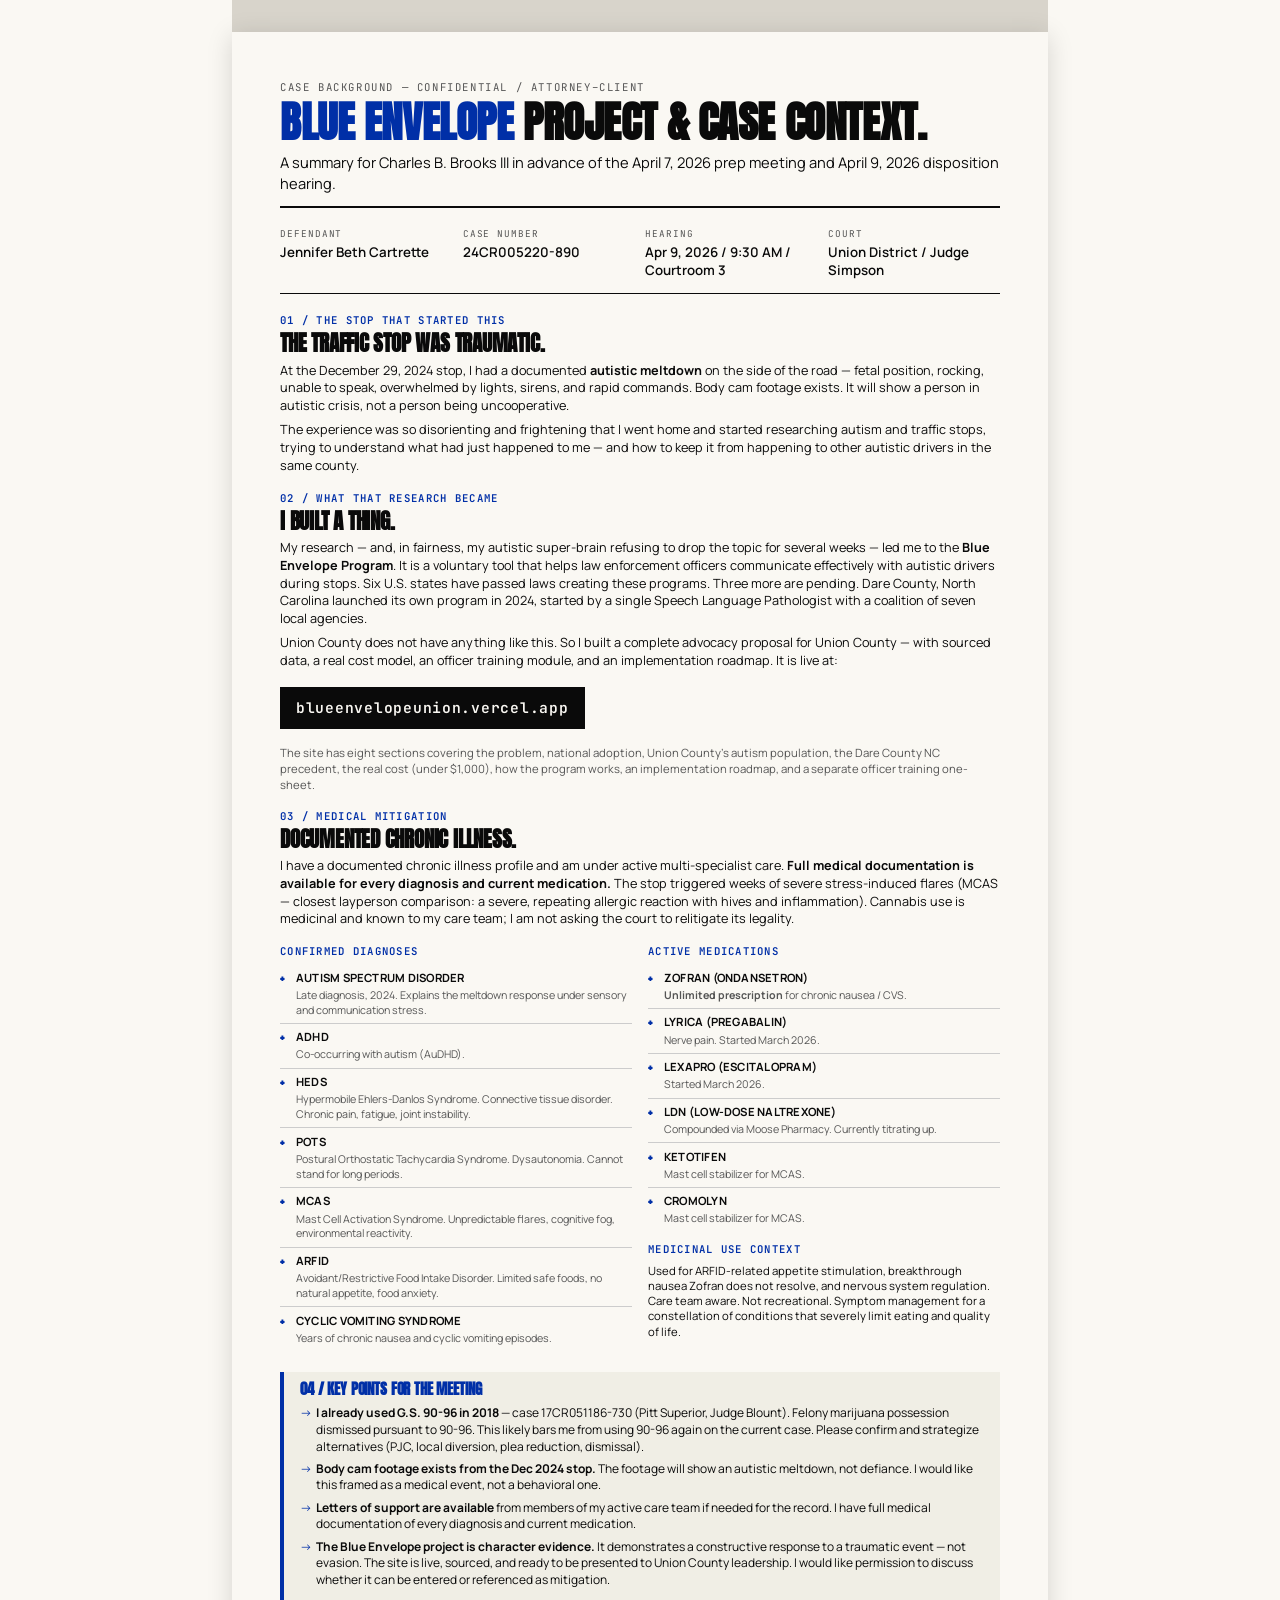
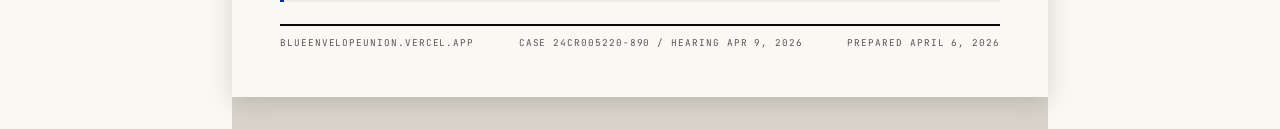
==== website/lawyer.html @ 4c5ac89e "Update static site: training page, lawyer page, assets, and icons - Refresh index, script, styles, a" ====
<!DOCTYPE html>
<html lang="en">
<head>
  <meta charset="UTF-8">
  <meta name="viewport" content="width=device-width, initial-scale=1.0">
  <meta name="robots" content="noindex,nofollow">
  <title>Case Background — Cartrette / 24CR005220-890</title>

  <link rel="icon" type="image/svg+xml" href="/favicon.svg">
  <link rel="apple-touch-icon" href="/apple-touch-icon.svg">

  <link rel="preconnect" href="https://fonts.googleapis.com">
  <link rel="preconnect" href="https://fonts.gstatic.com" crossorigin>
  <link href="https://fonts.googleapis.com/css2?family=Anton&family=Manrope:wght@400;500;600;700;800&family=JetBrains+Mono:wght@400;500;600&display=swap" rel="stylesheet">

  <style>
    /* ============================================
       LAWYER ONE-SHEET
       Print-first single-page brief
       ============================================ */
    *, *::before, *::after { box-sizing: border-box; margin: 0; padding: 0; }

    :root {
      --ink: #0a0a0a;
      --gray: #555;
      --gray-light: #ccc;
      --blue: #002fa7;
      --cream: #faf8f3;
      --display: 'Anton', 'Arial Black', sans-serif;
      --body: 'Manrope', system-ui, sans-serif;
      --mono: 'JetBrains Mono', monospace;
    }

    @page { size: letter; margin: 0.5in; }

    html, body {
      font-family: var(--body);
      color: var(--ink);
      background: var(--cream);
      font-size: 10pt;
      line-height: 1.4;
    }

    body { padding: 0.5in; max-width: 8.5in; margin: 0 auto; }

    h1, h2, h3 {
      font-family: var(--display);
      text-transform: uppercase;
      letter-spacing: -0.01em;
      line-height: 0.95;
      color: var(--ink);
    }

    .doc-tag {
      font-family: var(--mono);
      font-size: 8pt;
      text-transform: uppercase;
      letter-spacing: 0.15em;
      color: var(--gray);
      margin-bottom: 6pt;
    }

    .doc-title {
      font-size: 32pt;
      line-height: 0.9;
      margin-bottom: 8pt;
      color: var(--ink);
    }
    .doc-title .blue { color: var(--blue); }

    .doc-subtitle {
      font-size: 11pt;
      color: var(--ink);
      margin-bottom: 14pt;
      padding-bottom: 10pt;
      border-bottom: 2pt solid var(--ink);
    }

    .doc-meta {
      display: grid;
      grid-template-columns: repeat(4, 1fr);
      gap: 8pt;
      margin-bottom: 14pt;
      padding-bottom: 10pt;
      border-bottom: 1pt solid var(--ink);
    }

    .doc-meta-cell { display: flex; flex-direction: column; gap: 2pt; }
    .doc-meta-label {
      font-family: var(--mono);
      font-size: 7pt;
      text-transform: uppercase;
      letter-spacing: 0.1em;
      color: var(--gray);
    }
    .doc-meta-value {
      font-size: 10pt;
      font-weight: 600;
      color: var(--ink);
    }

    .section {
      margin-bottom: 12pt;
      page-break-inside: avoid;
    }

    .section-eyebrow {
      font-family: var(--mono);
      font-size: 8pt;
      text-transform: uppercase;
      letter-spacing: 0.12em;
      color: var(--blue);
      margin-bottom: 4pt;
      font-weight: 600;
    }

    h2 {
      font-size: 16pt;
      margin-bottom: 6pt;
    }

    p {
      font-size: 9.5pt;
      line-height: 1.4;
      margin-bottom: 5pt;
      max-width: 100%;
    }

    .url-callout {
      background: var(--ink);
      color: var(--cream);
      padding: 8pt 12pt;
      margin: 8pt 0;
      font-family: var(--mono);
      font-size: 11pt;
      font-weight: 600;
      letter-spacing: 0.05em;
      display: inline-block;
    }

    .grid-2 {
      display: grid;
      grid-template-columns: 1fr 1fr;
      gap: 12pt;
      margin-top: 6pt;
    }

    .grid-3 {
      display: grid;
      grid-template-columns: 1fr 1fr 1fr;
      gap: 8pt;
      margin-top: 6pt;
    }

    .dx-list {
      list-style: none;
      padding: 0;
      margin: 4pt 0;
    }

    .dx-list li {
      padding: 4pt 0 4pt 12pt;
      border-bottom: 1pt solid var(--gray-light);
      font-size: 9pt;
      position: relative;
    }
    .dx-list li::before {
      content: '+';
      position: absolute;
      left: 0;
      color: var(--blue);
      font-weight: 700;
      font-family: var(--display);
    }
    .dx-list li:last-child { border-bottom: none; }

    .dx-name {
      font-weight: 700;
      color: var(--ink);
      text-transform: uppercase;
      font-size: 8.5pt;
      letter-spacing: 0.02em;
    }

    .dx-desc {
      display: block;
      font-weight: 400;
      color: var(--gray);
      font-size: 8pt;
      margin-top: 1pt;
    }

    .key-points {
      background: #f0eee5;
      border-left: 3pt solid var(--blue);
      padding: 8pt 12pt;
      margin: 8pt 0;
    }

    .key-points h3 {
      font-size: 11pt;
      margin-bottom: 4pt;
      color: var(--blue);
    }

    .key-points ul {
      list-style: none;
      margin: 0;
      padding: 0;
    }

    .key-points li {
      font-size: 9pt;
      line-height: 1.4;
      padding: 2pt 0 2pt 12pt;
      position: relative;
    }
    .key-points li::before {
      content: '→';
      position: absolute;
      left: 0;
      color: var(--blue);
    }

    .footer-bar {
      margin-top: 16pt;
      padding-top: 8pt;
      border-top: 2pt solid var(--ink);
      display: flex;
      justify-content: space-between;
      font-family: var(--mono);
      font-size: 7pt;
      text-transform: uppercase;
      letter-spacing: 0.1em;
      color: var(--gray);
    }

    @media screen {
      body { background: #d8d4cb; padding: 32px 0; }
      body > .doc {
        background: var(--cream);
        max-width: 8.5in;
        margin: 0 auto;
        padding: 0.5in;
        box-shadow: 0 4px 24px rgba(0,0,0,0.15);
        min-height: 11in;
      }
    }

    @media print {
      body { background: white; padding: 0; }
      body > .doc { box-shadow: none; padding: 0; }
      .url-callout { background: #f0eee5; color: var(--ink); border: 2pt solid var(--ink); }
      .key-points { background: #f5f5f5; }
    }
  </style>
</head>
<body>
  <div class="doc">

    <div class="doc-tag">Case Background &mdash; Confidential / Attorney&ndash;Client</div>
    <h1 class="doc-title">
      <span class="blue">Blue Envelope</span> Project &amp; Case Context.
    </h1>
    <p class="doc-subtitle">
      A summary for Charles B. Brooks III in advance of the April 7, 2026 prep meeting and April 9, 2026 disposition hearing.
    </p>

    <div class="doc-meta">
      <div class="doc-meta-cell">
        <div class="doc-meta-label">Defendant</div>
        <div class="doc-meta-value">Jennifer Beth Cartrette</div>
      </div>
      <div class="doc-meta-cell">
        <div class="doc-meta-label">Case Number</div>
        <div class="doc-meta-value">24CR005220-890</div>
      </div>
      <div class="doc-meta-cell">
        <div class="doc-meta-label">Hearing</div>
        <div class="doc-meta-value">Apr 9, 2026 / 9:30 AM / Courtroom 3</div>
      </div>
      <div class="doc-meta-cell">
        <div class="doc-meta-label">Court</div>
        <div class="doc-meta-value">Union District / Judge Simpson</div>
      </div>
    </div>

    <!-- THE STOP -->
    <div class="section">
      <div class="section-eyebrow">01 / The Stop That Started This</div>
      <h2>The traffic stop was traumatic.</h2>
      <p>
        At the December 29, 2024 stop, I had a documented <strong>autistic meltdown</strong> on the side of the road &mdash; fetal position, rocking, unable to speak, overwhelmed by lights, sirens, and rapid commands. Body cam footage exists. It will show a person in autistic crisis, not a person being uncooperative.
      </p>
      <p>
        The experience was so disorienting and frightening that I went home and started researching autism and traffic stops, trying to understand what had just happened to me &mdash; and how to keep it from happening to other autistic drivers in the same county.
      </p>
    </div>

    <!-- WHAT I BUILT -->
    <div class="section">
      <div class="section-eyebrow">02 / What That Research Became</div>
      <h2>I built a thing.</h2>
      <p>
        My research &mdash; and, in fairness, my autistic super-brain refusing to drop the topic for several weeks &mdash; led me to the <strong>Blue Envelope Program</strong>. It is a voluntary tool that helps law enforcement officers communicate effectively with autistic drivers during stops. Six U.S. states have passed laws creating these programs. Three more are pending. Dare County, North Carolina launched its own program in 2024, started by a single Speech Language Pathologist with a coalition of seven local agencies.
      </p>
      <p>
        Union County does not have anything like this. So I built a complete advocacy proposal for Union County &mdash; with sourced data, a real cost model, an officer training module, and an implementation roadmap. It is live at:
      </p>
      <div class="url-callout">blueenvelopeunion.vercel.app</div>
      <p style="font-size: 8.5pt; color: var(--gray); margin-top: 4pt;">
        The site has eight sections covering the problem, national adoption, Union County&rsquo;s autism population, the Dare County NC precedent, the real cost (under $1,000), how the program works, an implementation roadmap, and a separate officer training one-sheet.
      </p>
    </div>

    <!-- MEDICAL -->
    <div class="section">
      <div class="section-eyebrow">03 / Medical Mitigation</div>
      <h2>Documented chronic illness.</h2>
      <p>
        I have a documented chronic illness profile and am under active multi-specialist care. <strong>Full medical documentation is available for every diagnosis and current medication.</strong> The stop triggered weeks of severe stress-induced flares (MCAS &mdash; closest layperson comparison: a severe, repeating allergic reaction with hives and inflammation). Cannabis use is medicinal and known to my care team; I am not asking the court to relitigate its legality.
      </p>

      <div class="grid-2">
        <div>
          <div class="section-eyebrow" style="margin-top: 6pt;">Confirmed Diagnoses</div>
          <ul class="dx-list">
            <li>
              <span class="dx-name">Autism Spectrum Disorder</span>
              <span class="dx-desc">Late diagnosis, 2024. Explains the meltdown response under sensory and communication stress.</span>
            </li>
            <li>
              <span class="dx-name">ADHD</span>
              <span class="dx-desc">Co-occurring with autism (AuDHD).</span>
            </li>
            <li>
              <span class="dx-name">hEDS</span>
              <span class="dx-desc">Hypermobile Ehlers-Danlos Syndrome. Connective tissue disorder. Chronic pain, fatigue, joint instability.</span>
            </li>
            <li>
              <span class="dx-name">POTS</span>
              <span class="dx-desc">Postural Orthostatic Tachycardia Syndrome. Dysautonomia. Cannot stand for long periods.</span>
            </li>
            <li>
              <span class="dx-name">MCAS</span>
              <span class="dx-desc">Mast Cell Activation Syndrome. Unpredictable flares, cognitive fog, environmental reactivity.</span>
            </li>
            <li>
              <span class="dx-name">ARFID</span>
              <span class="dx-desc">Avoidant/Restrictive Food Intake Disorder. Limited safe foods, no natural appetite, food anxiety.</span>
            </li>
            <li>
              <span class="dx-name">Cyclic Vomiting Syndrome</span>
              <span class="dx-desc">Years of chronic nausea and cyclic vomiting episodes.</span>
            </li>
          </ul>
        </div>
        <div>
          <div class="section-eyebrow" style="margin-top: 6pt;">Active Medications</div>
          <ul class="dx-list">
            <li>
              <span class="dx-name">Zofran (ondansetron)</span>
              <span class="dx-desc"><strong>Unlimited prescription</strong> for chronic nausea / CVS.</span>
            </li>
            <li>
              <span class="dx-name">Lyrica (pregabalin)</span>
              <span class="dx-desc">Nerve pain. Started March 2026.</span>
            </li>
            <li>
              <span class="dx-name">Lexapro (escitalopram)</span>
              <span class="dx-desc">Started March 2026.</span>
            </li>
            <li>
              <span class="dx-name">LDN (Low-Dose Naltrexone)</span>
              <span class="dx-desc">Compounded via Moose Pharmacy. Currently titrating up.</span>
            </li>
            <li>
              <span class="dx-name">Ketotifen</span>
              <span class="dx-desc">Mast cell stabilizer for MCAS.</span>
            </li>
            <li>
              <span class="dx-name">Cromolyn</span>
              <span class="dx-desc">Mast cell stabilizer for MCAS.</span>
            </li>
          </ul>

          <div class="section-eyebrow" style="margin-top: 8pt;">Medicinal Use Context</div>
          <p style="font-size: 8.5pt; line-height: 1.35; margin-bottom: 0;">
            Used for ARFID-related appetite stimulation, breakthrough nausea Zofran does not resolve, and nervous system regulation. Care team aware. Not recreational. Symptom management for a constellation of conditions that severely limit eating and quality of life.
          </p>
        </div>
      </div>
    </div>

    <!-- KEY POINTS FOR BROOKS -->
    <div class="key-points">
      <h3>04 / Key Points for the Meeting</h3>
      <ul>
        <li><strong>I already used G.S. 90-96 in 2018</strong> &mdash; case 17CR051186-730 (Pitt Superior, Judge Blount). Felony marijuana possession dismissed pursuant to 90-96. This likely bars me from using 90-96 again on the current case. Please confirm and strategize alternatives (PJC, local diversion, plea reduction, dismissal).</li>
        <li><strong>Body cam footage exists from the Dec 2024 stop.</strong> The footage will show an autistic meltdown, not defiance. I would like this framed as a medical event, not a behavioral one.</li>
        <li><strong>Letters of support are available</strong> from members of my active care team if needed for the record. I have full medical documentation of every diagnosis and current medication.</li>
        <li><strong>The Blue Envelope project is character evidence.</strong> It demonstrates a constructive response to a traumatic event &mdash; not evasion. The site is live, sourced, and ready to be presented to Union County leadership. I would like permission to discuss whether it can be entered or referenced as mitigation.</li>
      </ul>
    </div>

    <div class="footer-bar">
      <span>blueenvelopeunion.vercel.app</span>
      <span>Case 24CR005220-890 / Hearing Apr 9, 2026</span>
      <span>Prepared April 6, 2026</span>
    </div>

  </div>
</body>
</html>
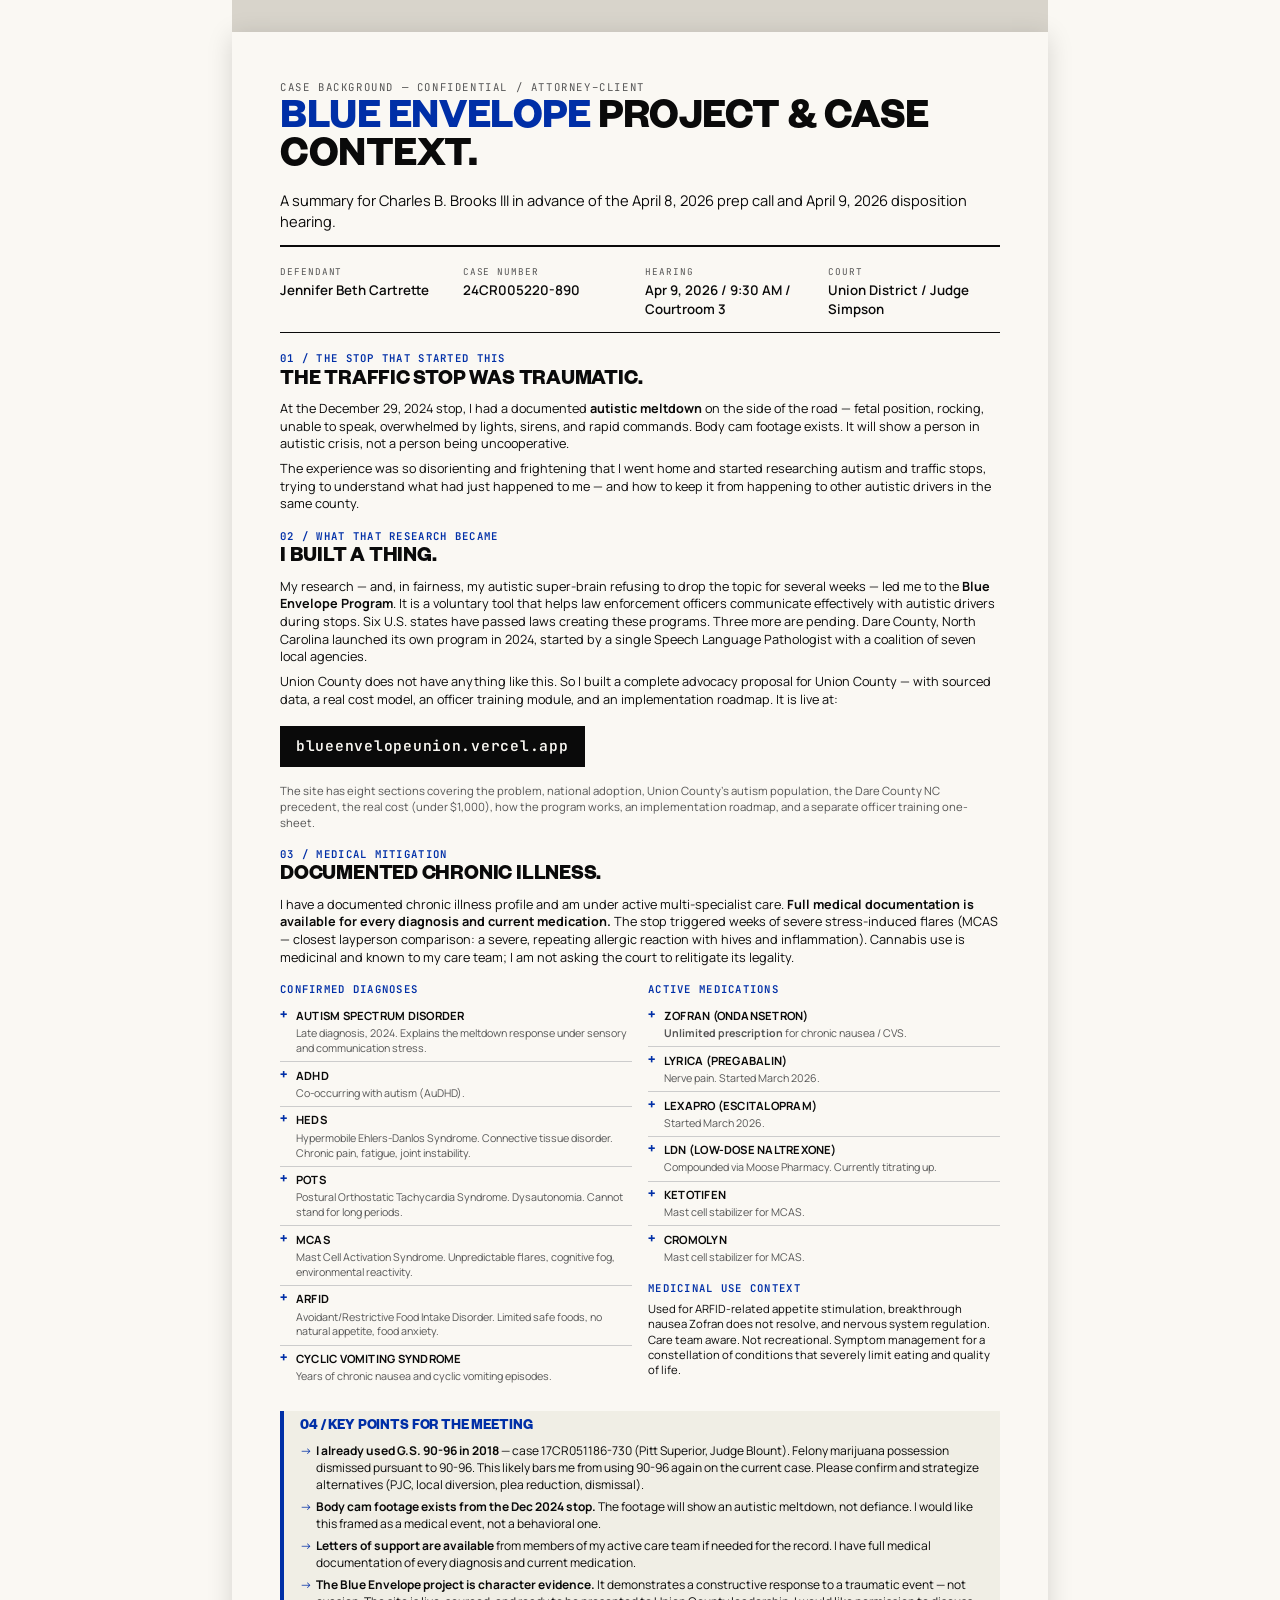
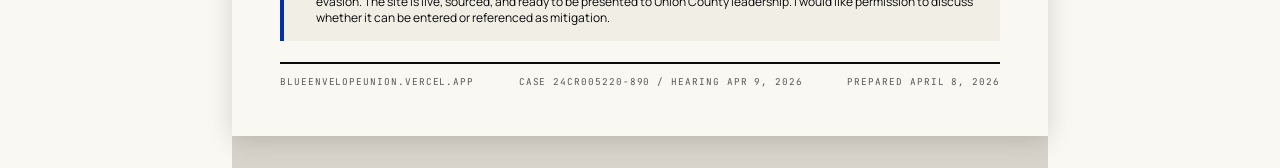
==== commit 4619f1aa: "font(site): swap Anton → Founders Grotesk site-wide Anton was too brutalist and printed poorly on th" ====
--- a/website/lawyer.html
+++ b/website/lawyer.html
@@ -11,13 +11,26 @@
 
   <link rel="preconnect" href="https://fonts.googleapis.com">
   <link rel="preconnect" href="https://fonts.gstatic.com" crossorigin>
-  <link href="https://fonts.googleapis.com/css2?family=Anton&family=Manrope:wght@400;500;600;700;800&family=JetBrains+Mono:wght@400;500;600&display=swap" rel="stylesheet">
+  <link href="https://fonts.googleapis.com/css2?family=Manrope:wght@400;500;600;700;800&family=JetBrains+Mono:wght@400;500;600&display=swap" rel="stylesheet">
 
   <style>
     /* ============================================
        LAWYER ONE-SHEET
        Print-first single-page brief
        ============================================ */
+
+    /* Founders Grotesk — local fonts */
+    @font-face { font-family: 'Founders Grotesk'; src: url('fonts/FoundersGrotesk-Light.otf') format('opentype'); font-weight: 300; font-style: normal; font-display: swap; }
+    @font-face { font-family: 'Founders Grotesk'; src: url('fonts/FoundersGrotesk-LightItalic.otf') format('opentype'); font-weight: 300; font-style: italic; font-display: swap; }
+    @font-face { font-family: 'Founders Grotesk'; src: url('fonts/FoundersGrotesk-Regular.otf') format('opentype'); font-weight: 400; font-style: normal; font-display: swap; }
+    @font-face { font-family: 'Founders Grotesk'; src: url('fonts/FoundersGrotesk-RegularItalic.otf') format('opentype'); font-weight: 400; font-style: italic; font-display: swap; }
+    @font-face { font-family: 'Founders Grotesk'; src: url('fonts/FoundersGrotesk-Medium.otf') format('opentype'); font-weight: 500; font-style: normal; font-display: swap; }
+    @font-face { font-family: 'Founders Grotesk'; src: url('fonts/FoundersGrotesk-MediumItalic.otf') format('opentype'); font-weight: 500; font-style: italic; font-display: swap; }
+    @font-face { font-family: 'Founders Grotesk'; src: url('fonts/FoundersGrotesk-Semibold.otf') format('opentype'); font-weight: 600; font-style: normal; font-display: swap; }
+    @font-face { font-family: 'Founders Grotesk'; src: url('fonts/FoundersGrotesk-SemiboldItalic.otf') format('opentype'); font-weight: 600; font-style: italic; font-display: swap; }
+    @font-face { font-family: 'Founders Grotesk'; src: url('fonts/FoundersGrotesk-Bold.otf') format('opentype'); font-weight: 700; font-style: normal; font-display: swap; }
+    @font-face { font-family: 'Founders Grotesk'; src: url('fonts/FoundersGrotesk-BoldItalic.otf') format('opentype'); font-weight: 700; font-style: italic; font-display: swap; }
+
     *, *::before, *::after { box-sizing: border-box; margin: 0; padding: 0; }
 
     :root {
@@ -26,7 +39,7 @@
       --gray-light: #ccc;
       --blue: #002fa7;
       --cream: #faf8f3;
-      --display: 'Anton', 'Arial Black', sans-serif;
+      --display: 'Founders Grotesk', 'Helvetica Neue', Arial, sans-serif;
       --body: 'Manrope', system-ui, sans-serif;
       --mono: 'JetBrains Mono', monospace;
     }
@@ -263,7 +276,7 @@
       <span class="blue">Blue Envelope</span> Project &amp; Case Context.
     </h1>
     <p class="doc-subtitle">
-      A summary for Charles B. Brooks III in advance of the April 7, 2026 prep meeting and April 9, 2026 disposition hearing.
+      A summary for Charles B. Brooks III in advance of the April 8, 2026 prep call and April 9, 2026 disposition hearing.
     </p>
 
     <div class="doc-meta">
@@ -406,7 +419,7 @@
     <div class="footer-bar">
       <span>blueenvelopeunion.vercel.app</span>
       <span>Case 24CR005220-890 / Hearing Apr 9, 2026</span>
-      <span>Prepared April 6, 2026</span>
+      <span>Prepared April 8, 2026</span>
     </div>
 
   </div>
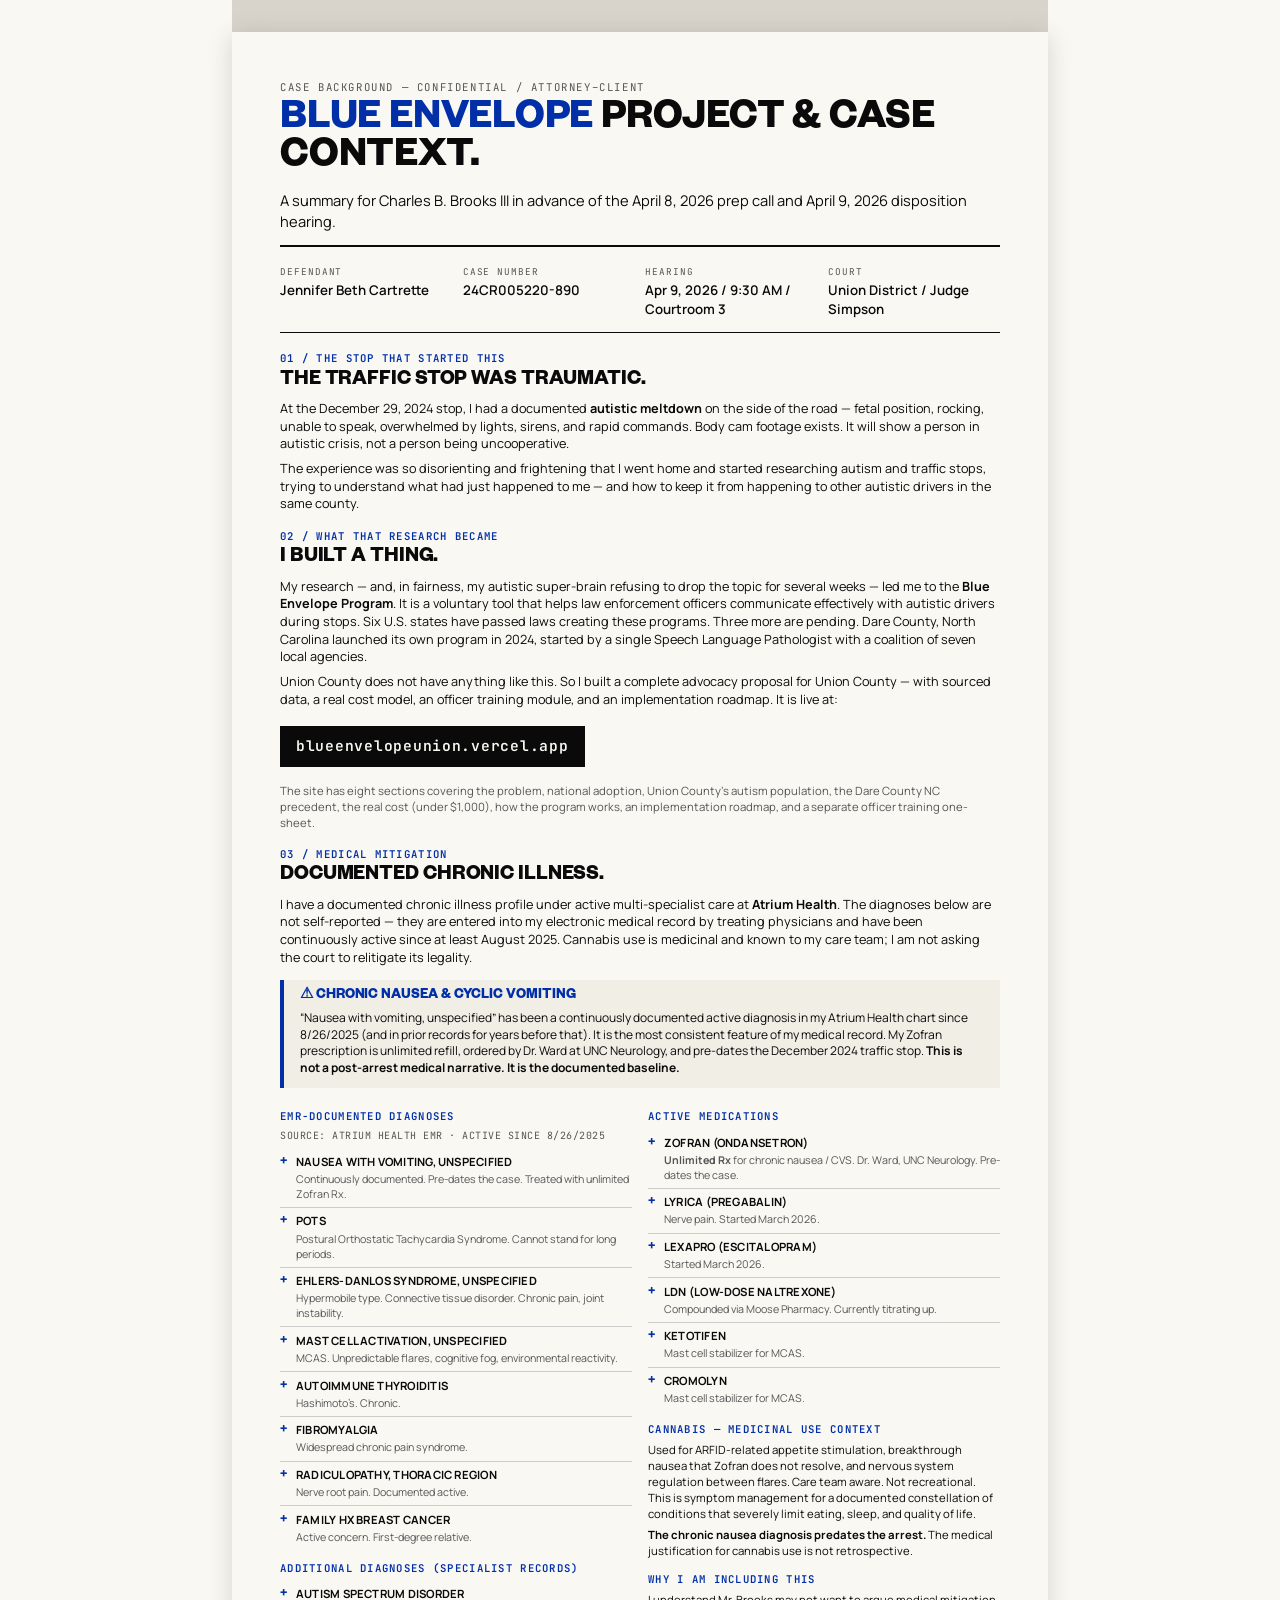
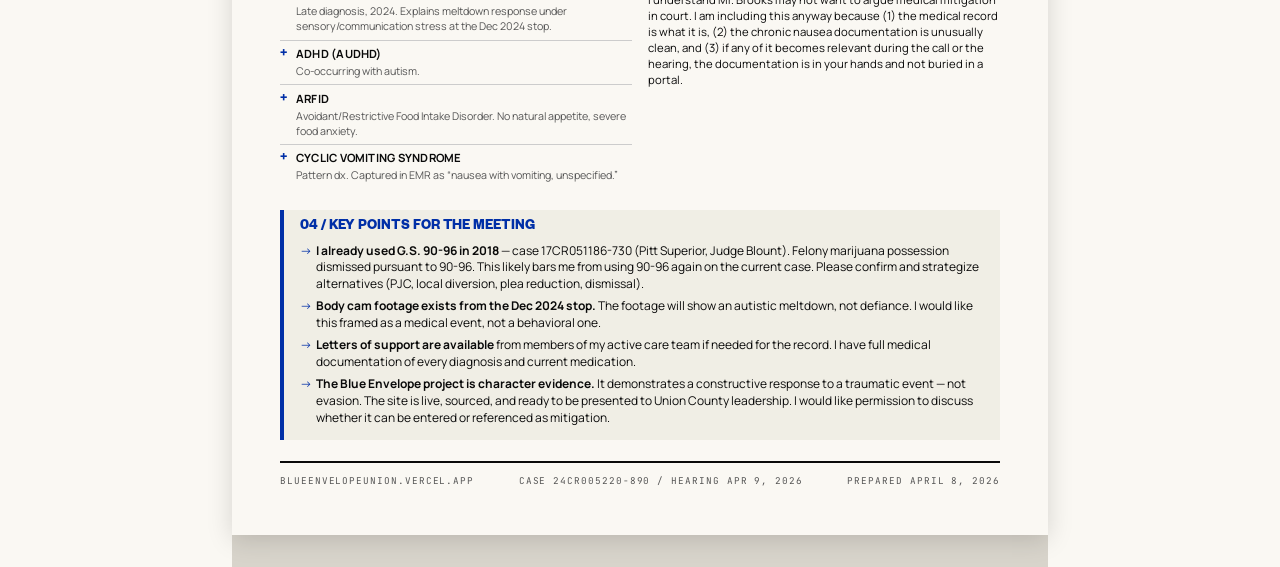
==== commit 1e934b69: "design(phase-1): fix font-weight, letter-spacing, type scale, a11y Anton→Founders Grotesk swap left " ====
--- a/website/lawyer.html
+++ b/website/lawyer.html
@@ -58,8 +58,9 @@
 
     h1, h2, h3 {
       font-family: var(--display);
-      text-transform: uppercase;
-      letter-spacing: -0.01em;
+      font-weight: 700;
+      text-transform: uppercase;
+      letter-spacing: -0.005em;
       line-height: 0.95;
       color: var(--ink);
     }
@@ -331,40 +332,72 @@
       <div class="section-eyebrow">03 / Medical Mitigation</div>
       <h2>Documented chronic illness.</h2>
       <p>
-        I have a documented chronic illness profile and am under active multi-specialist care. <strong>Full medical documentation is available for every diagnosis and current medication.</strong> The stop triggered weeks of severe stress-induced flares (MCAS &mdash; closest layperson comparison: a severe, repeating allergic reaction with hives and inflammation). Cannabis use is medicinal and known to my care team; I am not asking the court to relitigate its legality.
-      </p>
+        I have a documented chronic illness profile under active multi-specialist care at <strong>Atrium Health</strong>. The diagnoses below are not self-reported &mdash; they are entered into my electronic medical record by treating physicians and have been continuously active since at least August 2025. Cannabis use is medicinal and known to my care team; I am not asking the court to relitigate its legality.
+      </p>
+
+      <div class="key-points" style="margin-top: 10pt; margin-bottom: 10pt;">
+        <h3 style="font-size: 11pt; margin-bottom: 4pt;">⚠ Chronic nausea &amp; cyclic vomiting</h3>
+        <p style="font-size: 9pt; line-height: 1.4; margin: 0; color: var(--ink);">
+          &ldquo;Nausea with vomiting, unspecified&rdquo; has been a continuously documented active diagnosis in my Atrium Health chart since 8/26/2025 (and in prior records for years before that). It is the most consistent feature of my medical record. My Zofran prescription is unlimited refill, ordered by Dr. Ward at UNC Neurology, and pre-dates the December 2024 traffic stop. <strong>This is not a post-arrest medical narrative. It is the documented baseline.</strong>
+        </p>
+      </div>
 
       <div class="grid-2">
         <div>
-          <div class="section-eyebrow" style="margin-top: 6pt;">Confirmed Diagnoses</div>
+          <div class="section-eyebrow" style="margin-top: 6pt;">EMR-Documented Diagnoses</div>
+          <p style="font-size: 7.5pt; color: var(--gray); margin-bottom: 4pt; font-family: var(--mono); text-transform: uppercase; letter-spacing: 0.05em;">Source: Atrium Health EMR &middot; Active since 8/26/2025</p>
           <ul class="dx-list">
             <li>
+              <span class="dx-name">Nausea With Vomiting, Unspecified</span>
+              <span class="dx-desc">Continuously documented. Pre-dates the case. Treated with unlimited Zofran Rx.</span>
+            </li>
+            <li>
+              <span class="dx-name">POTS</span>
+              <span class="dx-desc">Postural Orthostatic Tachycardia Syndrome. Cannot stand for long periods.</span>
+            </li>
+            <li>
+              <span class="dx-name">Ehlers-Danlos Syndrome, Unspecified</span>
+              <span class="dx-desc">Hypermobile type. Connective tissue disorder. Chronic pain, joint instability.</span>
+            </li>
+            <li>
+              <span class="dx-name">Mast Cell Activation, Unspecified</span>
+              <span class="dx-desc">MCAS. Unpredictable flares, cognitive fog, environmental reactivity.</span>
+            </li>
+            <li>
+              <span class="dx-name">Autoimmune Thyroiditis</span>
+              <span class="dx-desc">Hashimoto&rsquo;s. Chronic.</span>
+            </li>
+            <li>
+              <span class="dx-name">Fibromyalgia</span>
+              <span class="dx-desc">Widespread chronic pain syndrome.</span>
+            </li>
+            <li>
+              <span class="dx-name">Radiculopathy, Thoracic Region</span>
+              <span class="dx-desc">Nerve root pain. Documented active.</span>
+            </li>
+            <li>
+              <span class="dx-name">Family Hx Breast Cancer</span>
+              <span class="dx-desc">Active concern. First-degree relative.</span>
+            </li>
+          </ul>
+
+          <div class="section-eyebrow" style="margin-top: 8pt;">Additional Diagnoses (Specialist Records)</div>
+          <ul class="dx-list">
+            <li>
               <span class="dx-name">Autism Spectrum Disorder</span>
-              <span class="dx-desc">Late diagnosis, 2024. Explains the meltdown response under sensory and communication stress.</span>
-            </li>
-            <li>
-              <span class="dx-name">ADHD</span>
-              <span class="dx-desc">Co-occurring with autism (AuDHD).</span>
-            </li>
-            <li>
-              <span class="dx-name">hEDS</span>
-              <span class="dx-desc">Hypermobile Ehlers-Danlos Syndrome. Connective tissue disorder. Chronic pain, fatigue, joint instability.</span>
-            </li>
-            <li>
-              <span class="dx-name">POTS</span>
-              <span class="dx-desc">Postural Orthostatic Tachycardia Syndrome. Dysautonomia. Cannot stand for long periods.</span>
-            </li>
-            <li>
-              <span class="dx-name">MCAS</span>
-              <span class="dx-desc">Mast Cell Activation Syndrome. Unpredictable flares, cognitive fog, environmental reactivity.</span>
+              <span class="dx-desc">Late diagnosis, 2024. Explains meltdown response under sensory/communication stress at the Dec 2024 stop.</span>
+            </li>
+            <li>
+              <span class="dx-name">ADHD (AuDHD)</span>
+              <span class="dx-desc">Co-occurring with autism.</span>
             </li>
             <li>
               <span class="dx-name">ARFID</span>
-              <span class="dx-desc">Avoidant/Restrictive Food Intake Disorder. Limited safe foods, no natural appetite, food anxiety.</span>
+              <span class="dx-desc">Avoidant/Restrictive Food Intake Disorder. No natural appetite, severe food anxiety.</span>
             </li>
             <li>
               <span class="dx-name">Cyclic Vomiting Syndrome</span>
-              <span class="dx-desc">Years of chronic nausea and cyclic vomiting episodes.</span>
+              <span class="dx-desc">Pattern dx. Captured in EMR as &ldquo;nausea with vomiting, unspecified.&rdquo;</span>
             </li>
           </ul>
         </div>
@@ -372,15 +405,15 @@
           <div class="section-eyebrow" style="margin-top: 6pt;">Active Medications</div>
           <ul class="dx-list">
             <li>
-              <span class="dx-name">Zofran (ondansetron)</span>
-              <span class="dx-desc"><strong>Unlimited prescription</strong> for chronic nausea / CVS.</span>
-            </li>
-            <li>
-              <span class="dx-name">Lyrica (pregabalin)</span>
+              <span class="dx-name">Zofran (Ondansetron)</span>
+              <span class="dx-desc"><strong>Unlimited Rx</strong> for chronic nausea / CVS. Dr. Ward, UNC Neurology. Pre-dates the case.</span>
+            </li>
+            <li>
+              <span class="dx-name">Lyrica (Pregabalin)</span>
               <span class="dx-desc">Nerve pain. Started March 2026.</span>
             </li>
             <li>
-              <span class="dx-name">Lexapro (escitalopram)</span>
+              <span class="dx-name">Lexapro (Escitalopram)</span>
               <span class="dx-desc">Started March 2026.</span>
             </li>
             <li>
@@ -397,9 +430,17 @@
             </li>
           </ul>
 
-          <div class="section-eyebrow" style="margin-top: 8pt;">Medicinal Use Context</div>
-          <p style="font-size: 8.5pt; line-height: 1.35; margin-bottom: 0;">
-            Used for ARFID-related appetite stimulation, breakthrough nausea Zofran does not resolve, and nervous system regulation. Care team aware. Not recreational. Symptom management for a constellation of conditions that severely limit eating and quality of life.
+          <div class="section-eyebrow" style="margin-top: 8pt;">Cannabis &mdash; Medicinal Use Context</div>
+          <p style="font-size: 8.5pt; line-height: 1.4; margin-bottom: 4pt;">
+            Used for ARFID-related appetite stimulation, breakthrough nausea that Zofran does not resolve, and nervous system regulation between flares. Care team aware. Not recreational. This is symptom management for a documented constellation of conditions that severely limit eating, sleep, and quality of life.
+          </p>
+          <p style="font-size: 8.5pt; line-height: 1.4; margin-bottom: 0;">
+            <strong>The chronic nausea diagnosis predates the arrest.</strong> The medical justification for cannabis use is not retrospective.
+          </p>
+
+          <div class="section-eyebrow" style="margin-top: 10pt;">Why I Am Including This</div>
+          <p style="font-size: 8.5pt; line-height: 1.4; margin-bottom: 0;">
+            I understand Mr. Brooks may not want to argue medical mitigation in court. I am including this anyway because (1) the medical record is what it is, (2) the chronic nausea documentation is unusually clean, and (3) if any of it becomes relevant during the call or the hearing, the documentation is in your hands and not buried in a portal.
           </p>
         </div>
       </div>
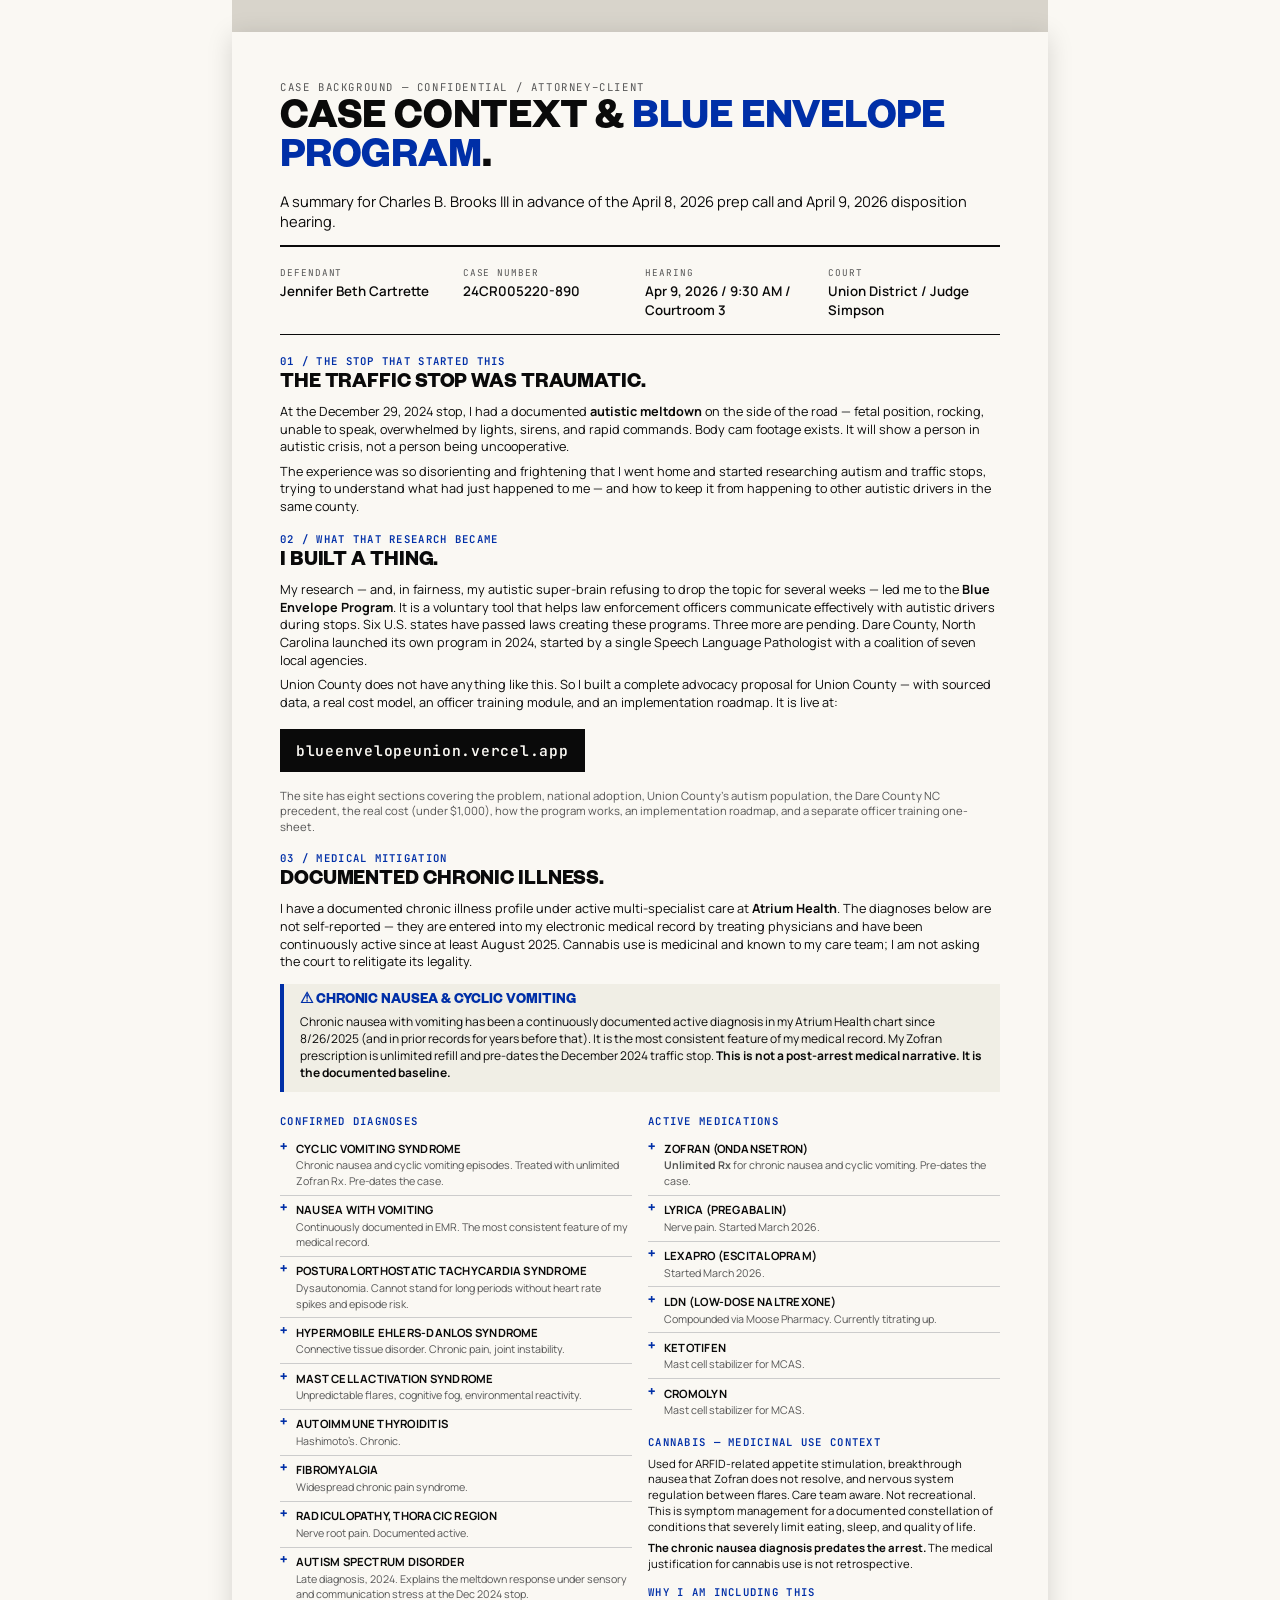
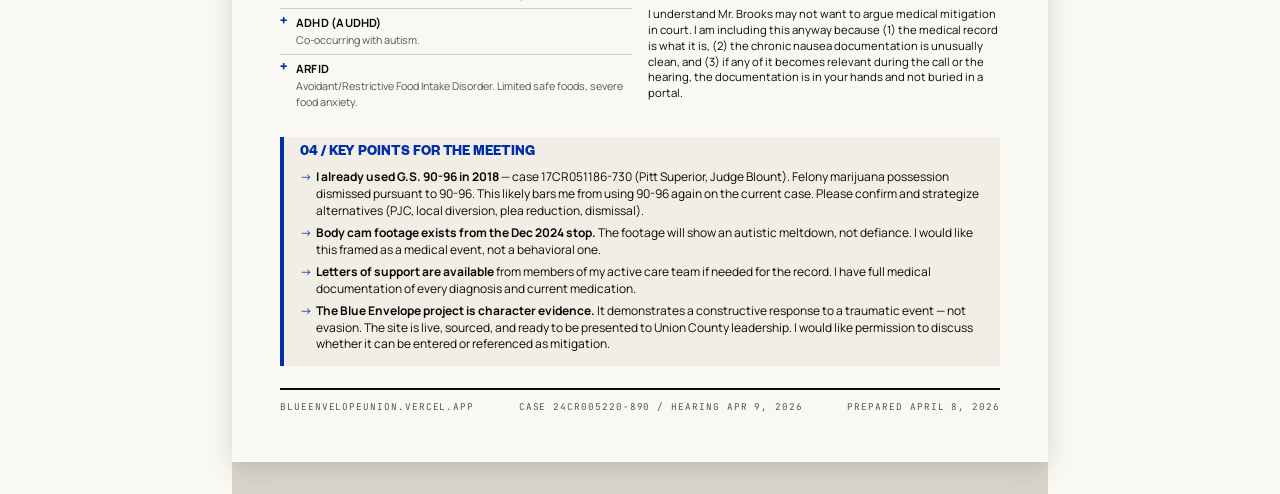
==== commit 618f2f51: "chore(website): sync outstanding local changes + favicons - add full favicon set (10 sizes) - lawyer" ====
--- a/website/lawyer.html
+++ b/website/lawyer.html
@@ -44,14 +44,14 @@
       --mono: 'JetBrains Mono', monospace;
     }
 
-    @page { size: letter; margin: 0.5in; }
+    @page { size: letter; margin: 0.85in 1.1in; }
 
     html, body {
       font-family: var(--body);
       color: var(--ink);
       background: var(--cream);
       font-size: 10pt;
-      line-height: 1.4;
+      line-height: 1.45;
     }
 
     body { padding: 0.5in; max-width: 8.5in; margin: 0 auto; }
@@ -274,7 +274,7 @@
 
     <div class="doc-tag">Case Background &mdash; Confidential / Attorney&ndash;Client</div>
     <h1 class="doc-title">
-      <span class="blue">Blue Envelope</span> Project &amp; Case Context.
+      Case Context &amp; <span class="blue">Blue Envelope Program</span>.
     </h1>
     <p class="doc-subtitle">
       A summary for Charles B. Brooks III in advance of the April 8, 2026 prep call and April 9, 2026 disposition hearing.
@@ -338,30 +338,33 @@
       <div class="key-points" style="margin-top: 10pt; margin-bottom: 10pt;">
         <h3 style="font-size: 11pt; margin-bottom: 4pt;">⚠ Chronic nausea &amp; cyclic vomiting</h3>
         <p style="font-size: 9pt; line-height: 1.4; margin: 0; color: var(--ink);">
-          &ldquo;Nausea with vomiting, unspecified&rdquo; has been a continuously documented active diagnosis in my Atrium Health chart since 8/26/2025 (and in prior records for years before that). It is the most consistent feature of my medical record. My Zofran prescription is unlimited refill, ordered by Dr. Ward at UNC Neurology, and pre-dates the December 2024 traffic stop. <strong>This is not a post-arrest medical narrative. It is the documented baseline.</strong>
+          Chronic nausea with vomiting has been a continuously documented active diagnosis in my Atrium Health chart since 8/26/2025 (and in prior records for years before that). It is the most consistent feature of my medical record. My Zofran prescription is unlimited refill and pre-dates the December 2024 traffic stop. <strong>This is not a post-arrest medical narrative. It is the documented baseline.</strong>
         </p>
       </div>
 
       <div class="grid-2">
         <div>
-          <div class="section-eyebrow" style="margin-top: 6pt;">EMR-Documented Diagnoses</div>
-          <p style="font-size: 7.5pt; color: var(--gray); margin-bottom: 4pt; font-family: var(--mono); text-transform: uppercase; letter-spacing: 0.05em;">Source: Atrium Health EMR &middot; Active since 8/26/2025</p>
+          <div class="section-eyebrow" style="margin-top: 6pt;">Confirmed Diagnoses</div>
           <ul class="dx-list">
             <li>
-              <span class="dx-name">Nausea With Vomiting, Unspecified</span>
-              <span class="dx-desc">Continuously documented. Pre-dates the case. Treated with unlimited Zofran Rx.</span>
-            </li>
-            <li>
-              <span class="dx-name">POTS</span>
-              <span class="dx-desc">Postural Orthostatic Tachycardia Syndrome. Cannot stand for long periods.</span>
-            </li>
-            <li>
-              <span class="dx-name">Ehlers-Danlos Syndrome, Unspecified</span>
-              <span class="dx-desc">Hypermobile type. Connective tissue disorder. Chronic pain, joint instability.</span>
-            </li>
-            <li>
-              <span class="dx-name">Mast Cell Activation, Unspecified</span>
-              <span class="dx-desc">MCAS. Unpredictable flares, cognitive fog, environmental reactivity.</span>
+              <span class="dx-name">Cyclic Vomiting Syndrome</span>
+              <span class="dx-desc">Chronic nausea and cyclic vomiting episodes. Treated with unlimited Zofran Rx. Pre-dates the case.</span>
+            </li>
+            <li>
+              <span class="dx-name">Nausea With Vomiting</span>
+              <span class="dx-desc">Continuously documented in EMR. The most consistent feature of my medical record.</span>
+            </li>
+            <li>
+              <span class="dx-name">Postural Orthostatic Tachycardia Syndrome</span>
+              <span class="dx-desc">Dysautonomia. Cannot stand for long periods without heart rate spikes and episode risk.</span>
+            </li>
+            <li>
+              <span class="dx-name">Hypermobile Ehlers-Danlos Syndrome</span>
+              <span class="dx-desc">Connective tissue disorder. Chronic pain, joint instability.</span>
+            </li>
+            <li>
+              <span class="dx-name">Mast Cell Activation Syndrome</span>
+              <span class="dx-desc">Unpredictable flares, cognitive fog, environmental reactivity.</span>
             </li>
             <li>
               <span class="dx-name">Autoimmune Thyroiditis</span>
@@ -376,16 +379,8 @@
               <span class="dx-desc">Nerve root pain. Documented active.</span>
             </li>
             <li>
-              <span class="dx-name">Family Hx Breast Cancer</span>
-              <span class="dx-desc">Active concern. First-degree relative.</span>
-            </li>
-          </ul>
-
-          <div class="section-eyebrow" style="margin-top: 8pt;">Additional Diagnoses (Specialist Records)</div>
-          <ul class="dx-list">
-            <li>
               <span class="dx-name">Autism Spectrum Disorder</span>
-              <span class="dx-desc">Late diagnosis, 2024. Explains meltdown response under sensory/communication stress at the Dec 2024 stop.</span>
+              <span class="dx-desc">Late diagnosis, 2024. Explains the meltdown response under sensory and communication stress at the Dec 2024 stop.</span>
             </li>
             <li>
               <span class="dx-name">ADHD (AuDHD)</span>
@@ -393,11 +388,7 @@
             </li>
             <li>
               <span class="dx-name">ARFID</span>
-              <span class="dx-desc">Avoidant/Restrictive Food Intake Disorder. No natural appetite, severe food anxiety.</span>
-            </li>
-            <li>
-              <span class="dx-name">Cyclic Vomiting Syndrome</span>
-              <span class="dx-desc">Pattern dx. Captured in EMR as &ldquo;nausea with vomiting, unspecified.&rdquo;</span>
+              <span class="dx-desc">Avoidant/Restrictive Food Intake Disorder. Limited safe foods, severe food anxiety.</span>
             </li>
           </ul>
         </div>
@@ -406,7 +397,7 @@
           <ul class="dx-list">
             <li>
               <span class="dx-name">Zofran (Ondansetron)</span>
-              <span class="dx-desc"><strong>Unlimited Rx</strong> for chronic nausea / CVS. Dr. Ward, UNC Neurology. Pre-dates the case.</span>
+              <span class="dx-desc"><strong>Unlimited Rx</strong> for chronic nausea and cyclic vomiting. Pre-dates the case.</span>
             </li>
             <li>
               <span class="dx-name">Lyrica (Pregabalin)</span>
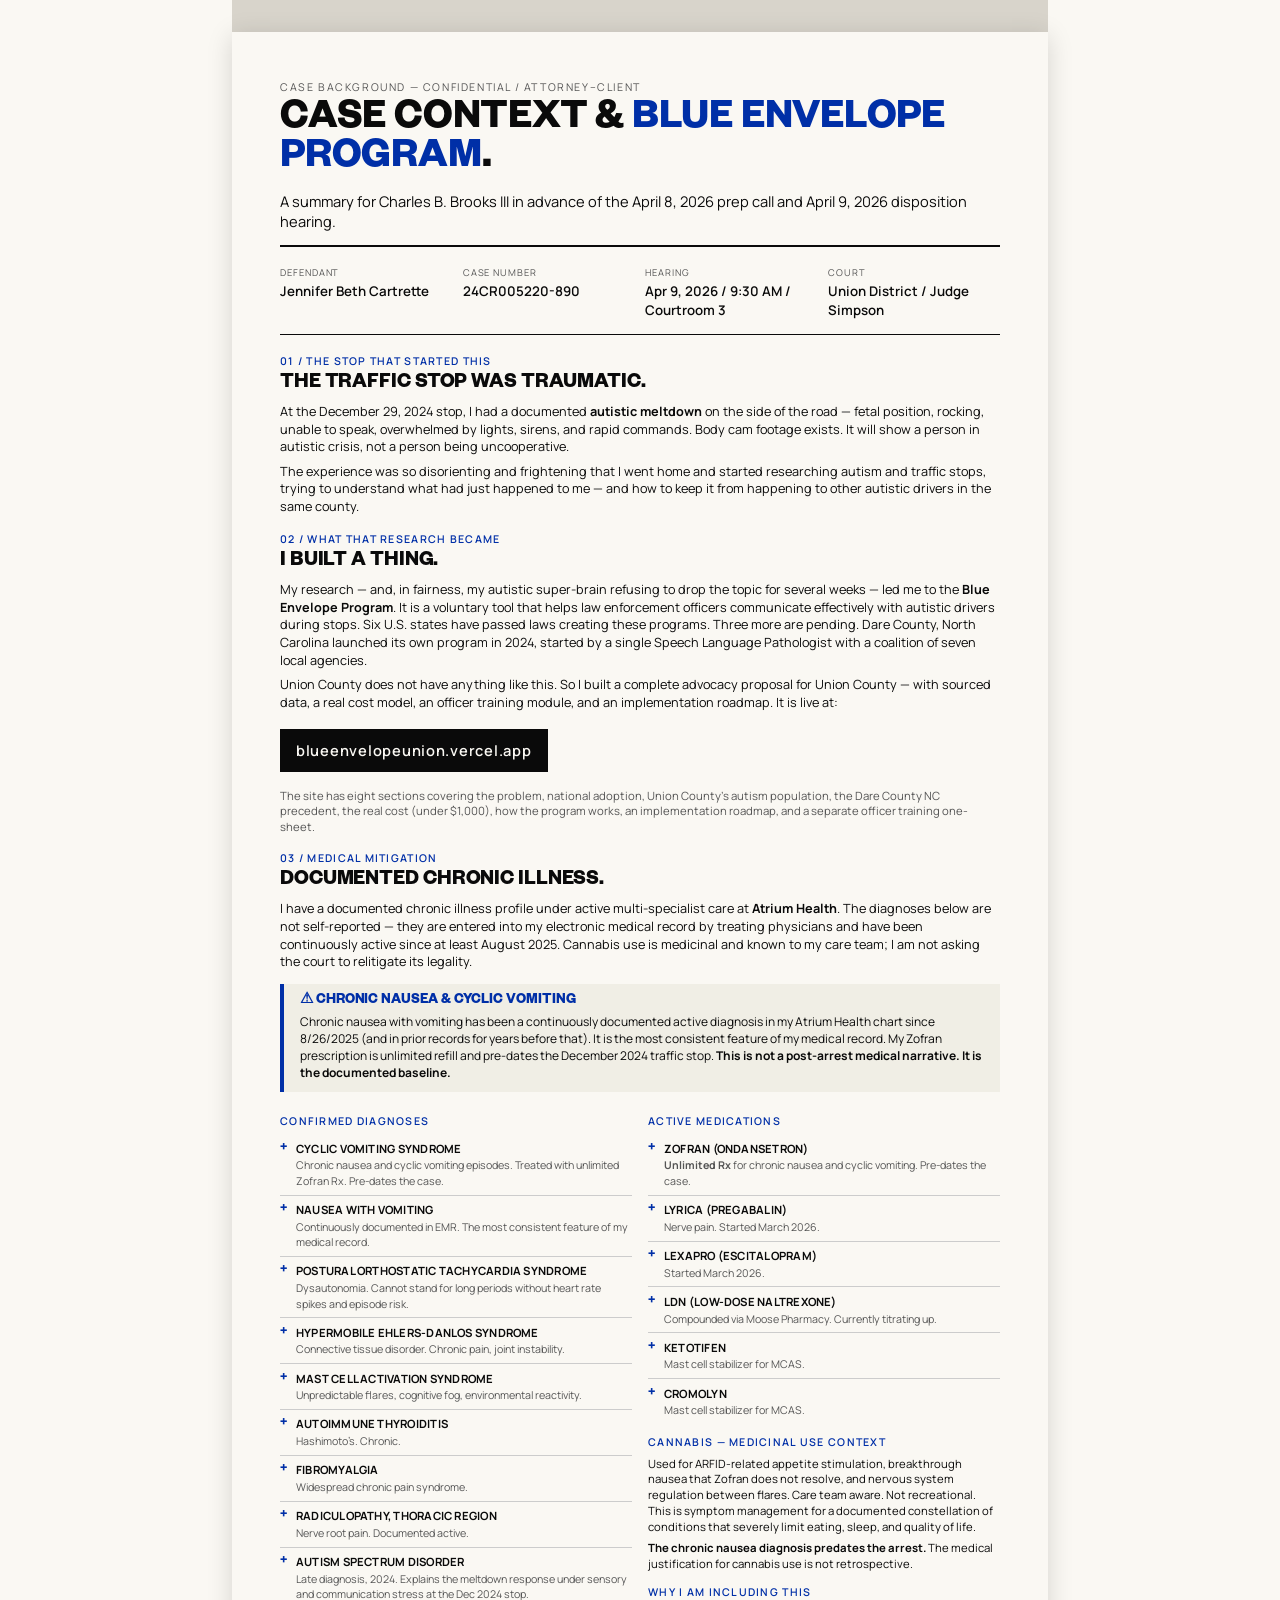
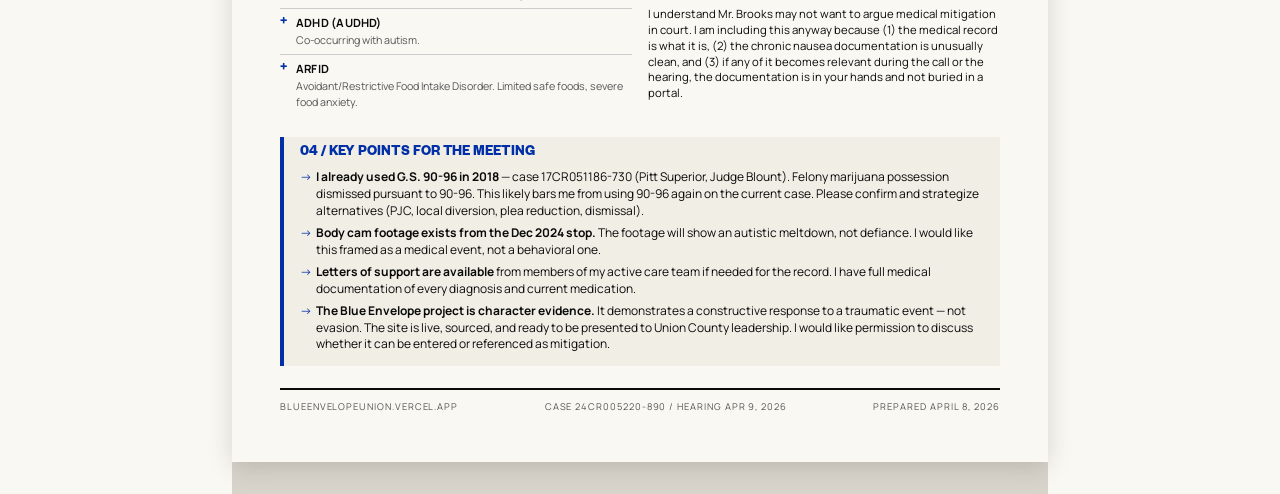
==== commit 276f1507: "style: retire JetBrains Mono across the site Beth disliked the mono used on labels, eyebrows, and sm" ====
--- a/website/lawyer.html
+++ b/website/lawyer.html
@@ -11,7 +11,7 @@
 
   <link rel="preconnect" href="https://fonts.googleapis.com">
   <link rel="preconnect" href="https://fonts.gstatic.com" crossorigin>
-  <link href="https://fonts.googleapis.com/css2?family=Manrope:wght@400;500;600;700;800&family=JetBrains+Mono:wght@400;500;600&display=swap" rel="stylesheet">
+  <link href="https://fonts.googleapis.com/css2?family=Manrope:wght@400;500;600;700;800&display=swap" rel="stylesheet">
 
   <style>
     /* ============================================
@@ -41,7 +41,7 @@
       --cream: #faf8f3;
       --display: 'Founders Grotesk', 'Helvetica Neue', Arial, sans-serif;
       --body: 'Manrope', system-ui, sans-serif;
-      --mono: 'JetBrains Mono', monospace;
+      --mono: 'Manrope', system-ui, sans-serif;
     }
 
     @page { size: letter; margin: 0.85in 1.1in; }
